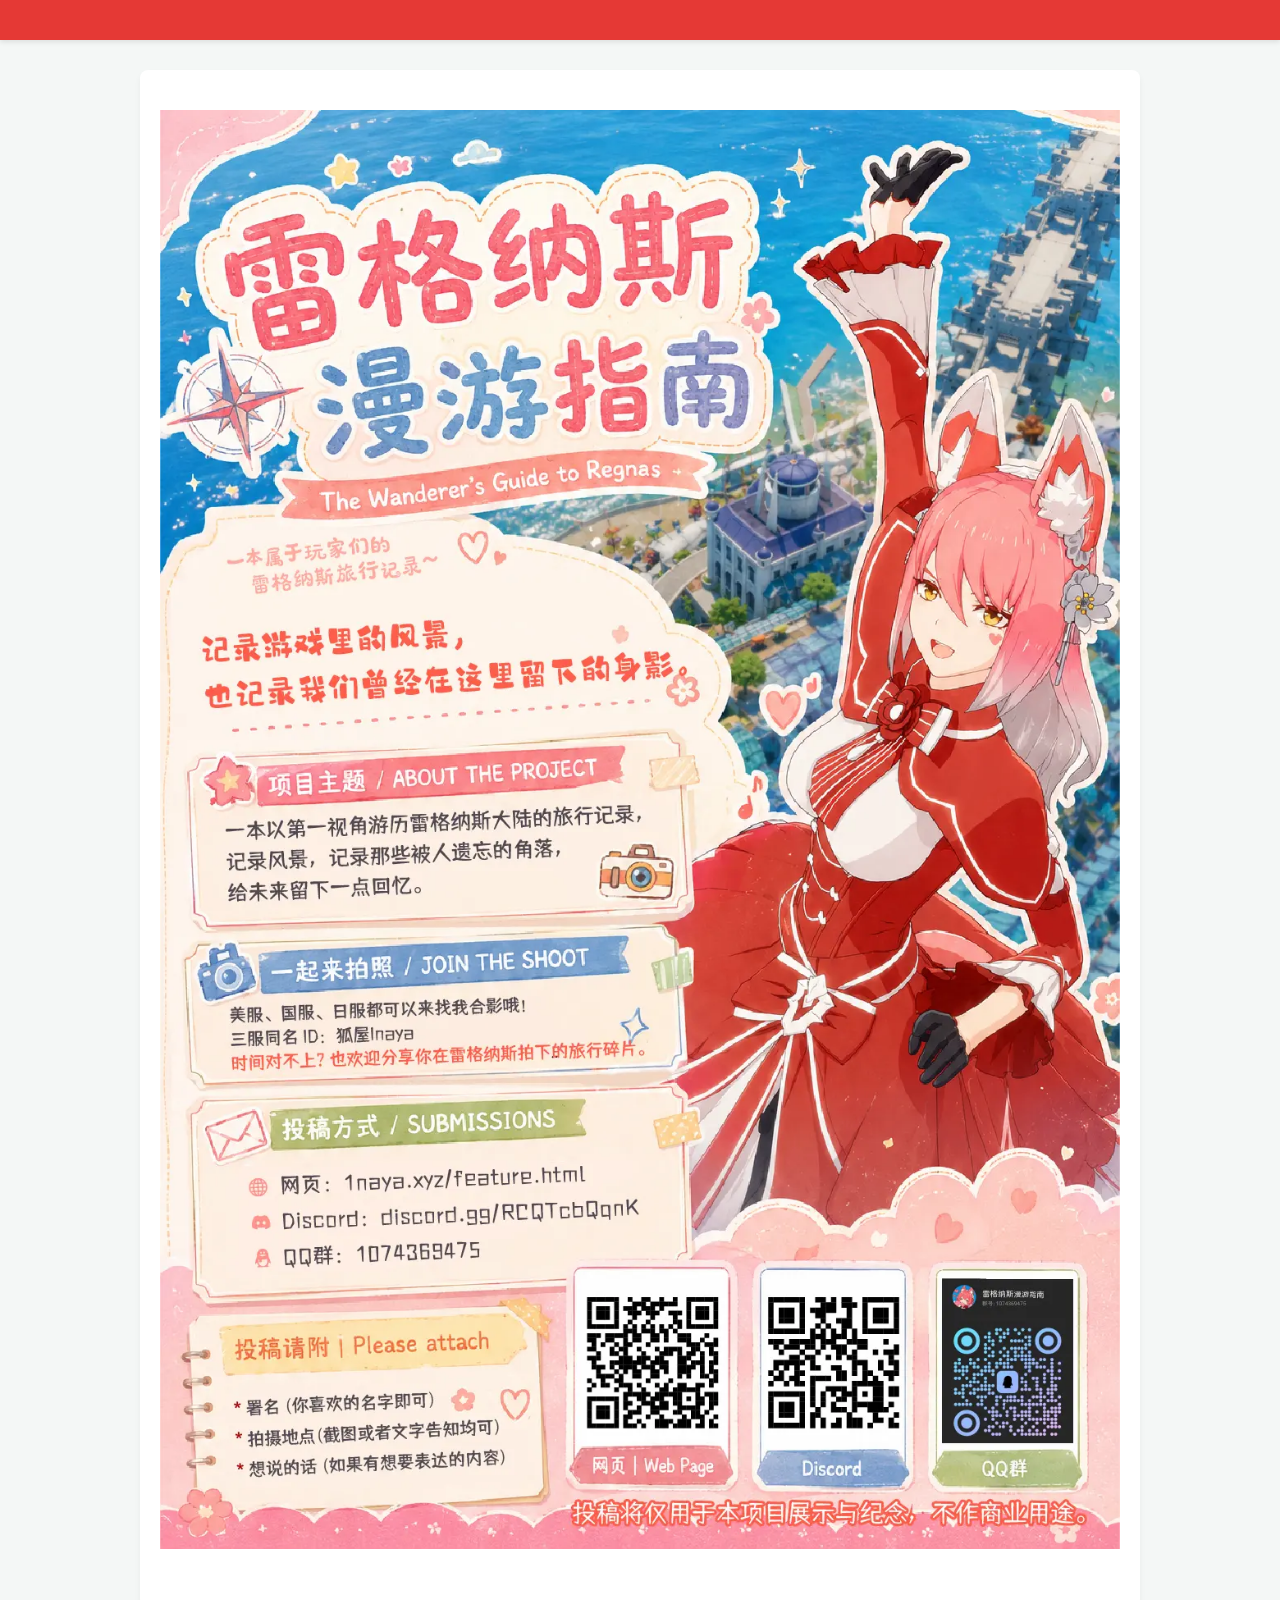
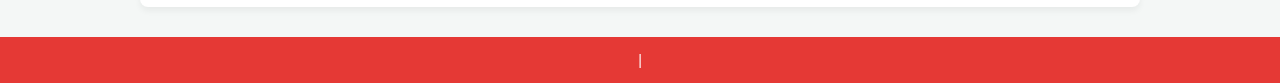
==== index.html @ 0e14ce84 "Add files via upload" ====
<!DOCTYPE html>
<html lang="zh-CN">
<head>
    <meta charset="UTF-8">
    <meta name="viewport" content="width=device-width, initial-scale=1.0">
    <title>临时页面</title>
    <style>
        /* CSS Reset - 清除默认边距 */
        * {
            margin: 0;
            padding: 0;
            box-sizing: border-box;
        }

        /* 页面整体布局：使用 Flex 保证页脚能沉底 */
        body {
            font-family: -apple-system, BlinkMacSystemFont, "Segoe UI", Roboto, "Helvetica Neue", Arial, sans-serif;
            background-color: #f4f7f6;
            color: #333;
            display: flex;
            flex-direction: column;
            min-height: 100vh; /* 最小高度占满整个视口 */
        }

        /* 头部样式 */
        header {
            background-color: #e53935;
            color: #ffffff;
            padding: 20px 0;
            text-align: center;
            box-shadow: 0 2px 5px rgba(0,0,0,0.1);
        }

        /* 主要内容区域样式 */
        main {
            flex: 1; /* 自动拉伸填充剩余空间 */
            max-width: 1000px;
            margin: 30px auto;
            padding: 20px;
            background-color: #ffffff;
            border-radius: 8px;
            box-shadow: 0 4px 6px rgba(0,0,0,0.05);
            width: 90%;
        }

        /* 页脚样式 */
        footer {
            background-color: #e53935;
            color: #ffffff;
            text-align: center;
            padding: 15px 0;
            font-size: 0.9em;
        }
    </style>
</head>
<body>

    <header>
        <h1></h1>
    </header>

    <main>
        <h2></h2>
        <p></p>
        <img src="poster.webp" alt="测试图片 " style="max-width: 100%; height: auto; display: block; margin: 20px auto;">

        <br>
        <p></p>
    </main>

    <footer>
        <p> | </p>
    </footer>

</body>
</html>
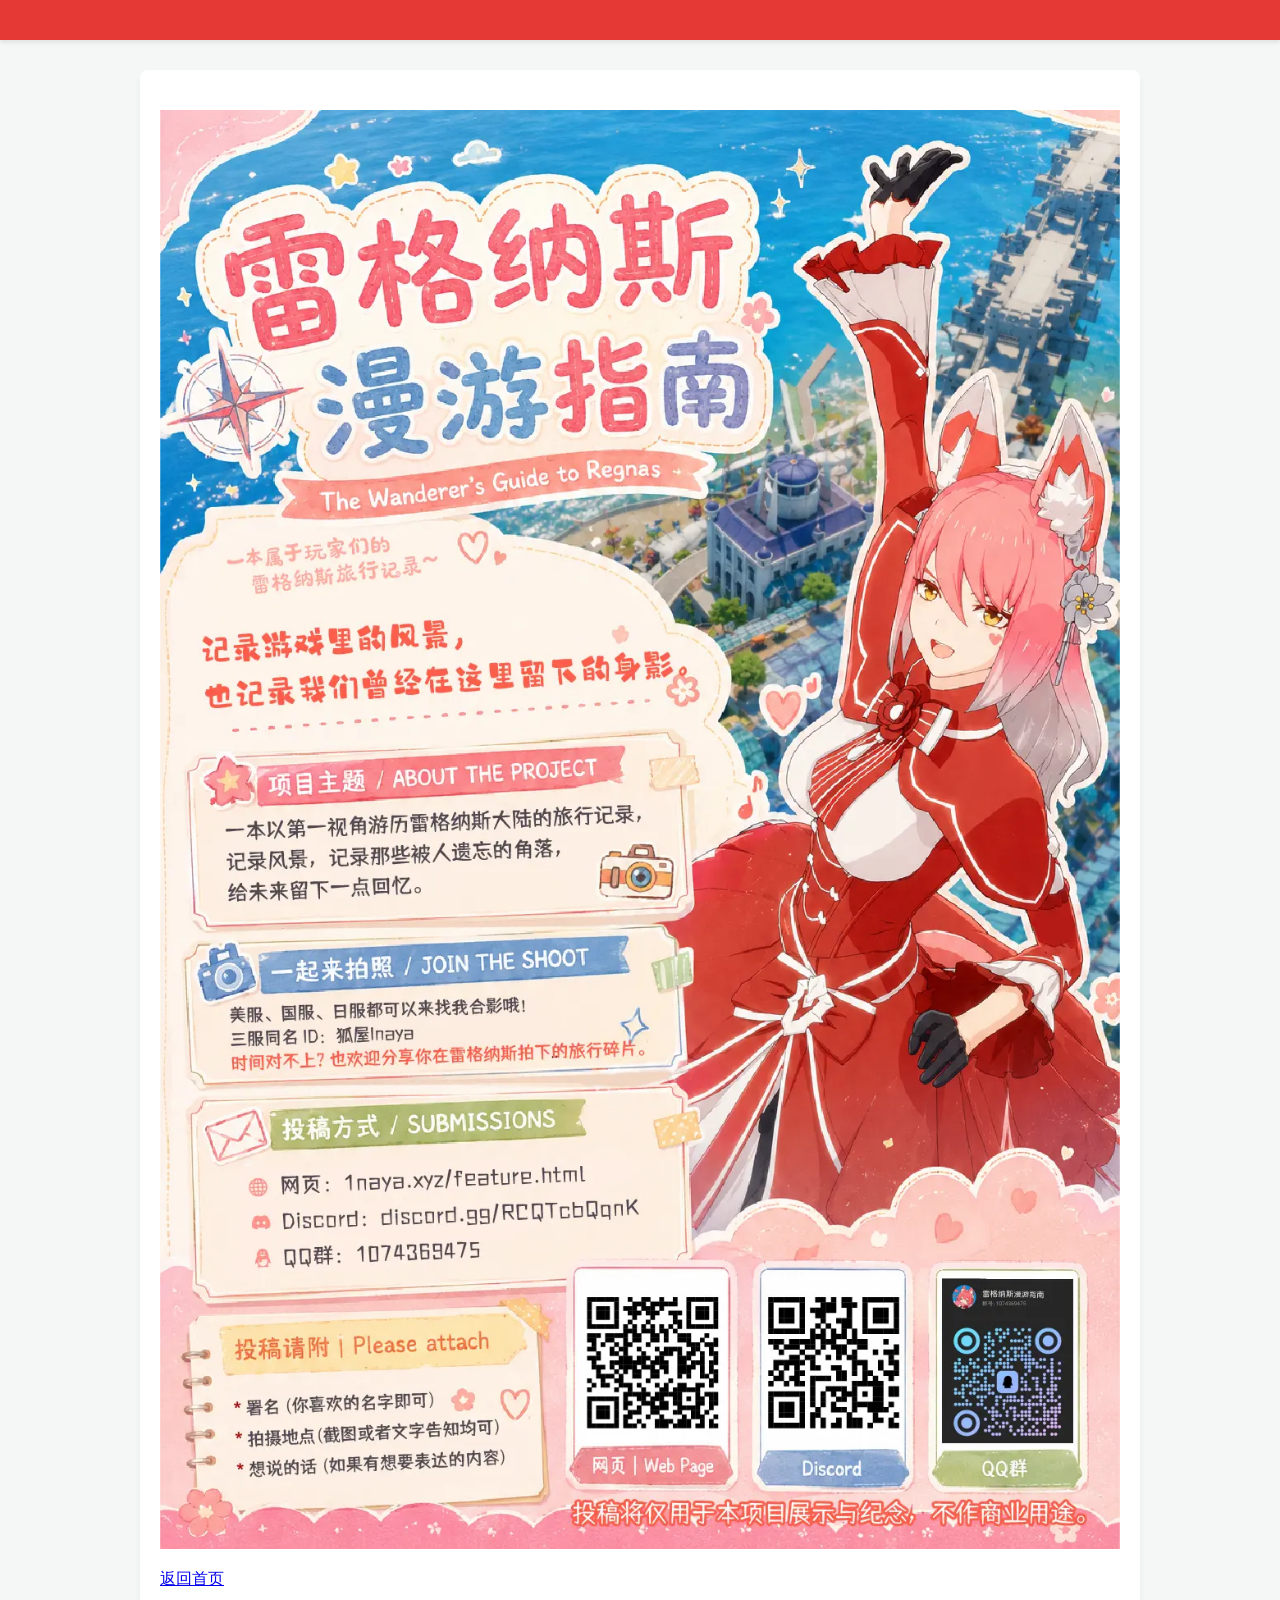
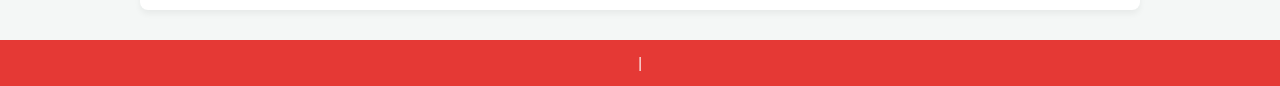
==== commit cbcd57a1: "Update index.html" ====
--- a/index.html
+++ b/index.html
@@ -63,6 +63,7 @@
         <h2></h2>
         <p></p>
         <img src="poster.webp" alt="测试图片 " style="max-width: 100%; height: auto; display: block; margin: 20px auto;">
+        <a href="/index.html">返回首页</a>
 
         <br>
         <p></p>
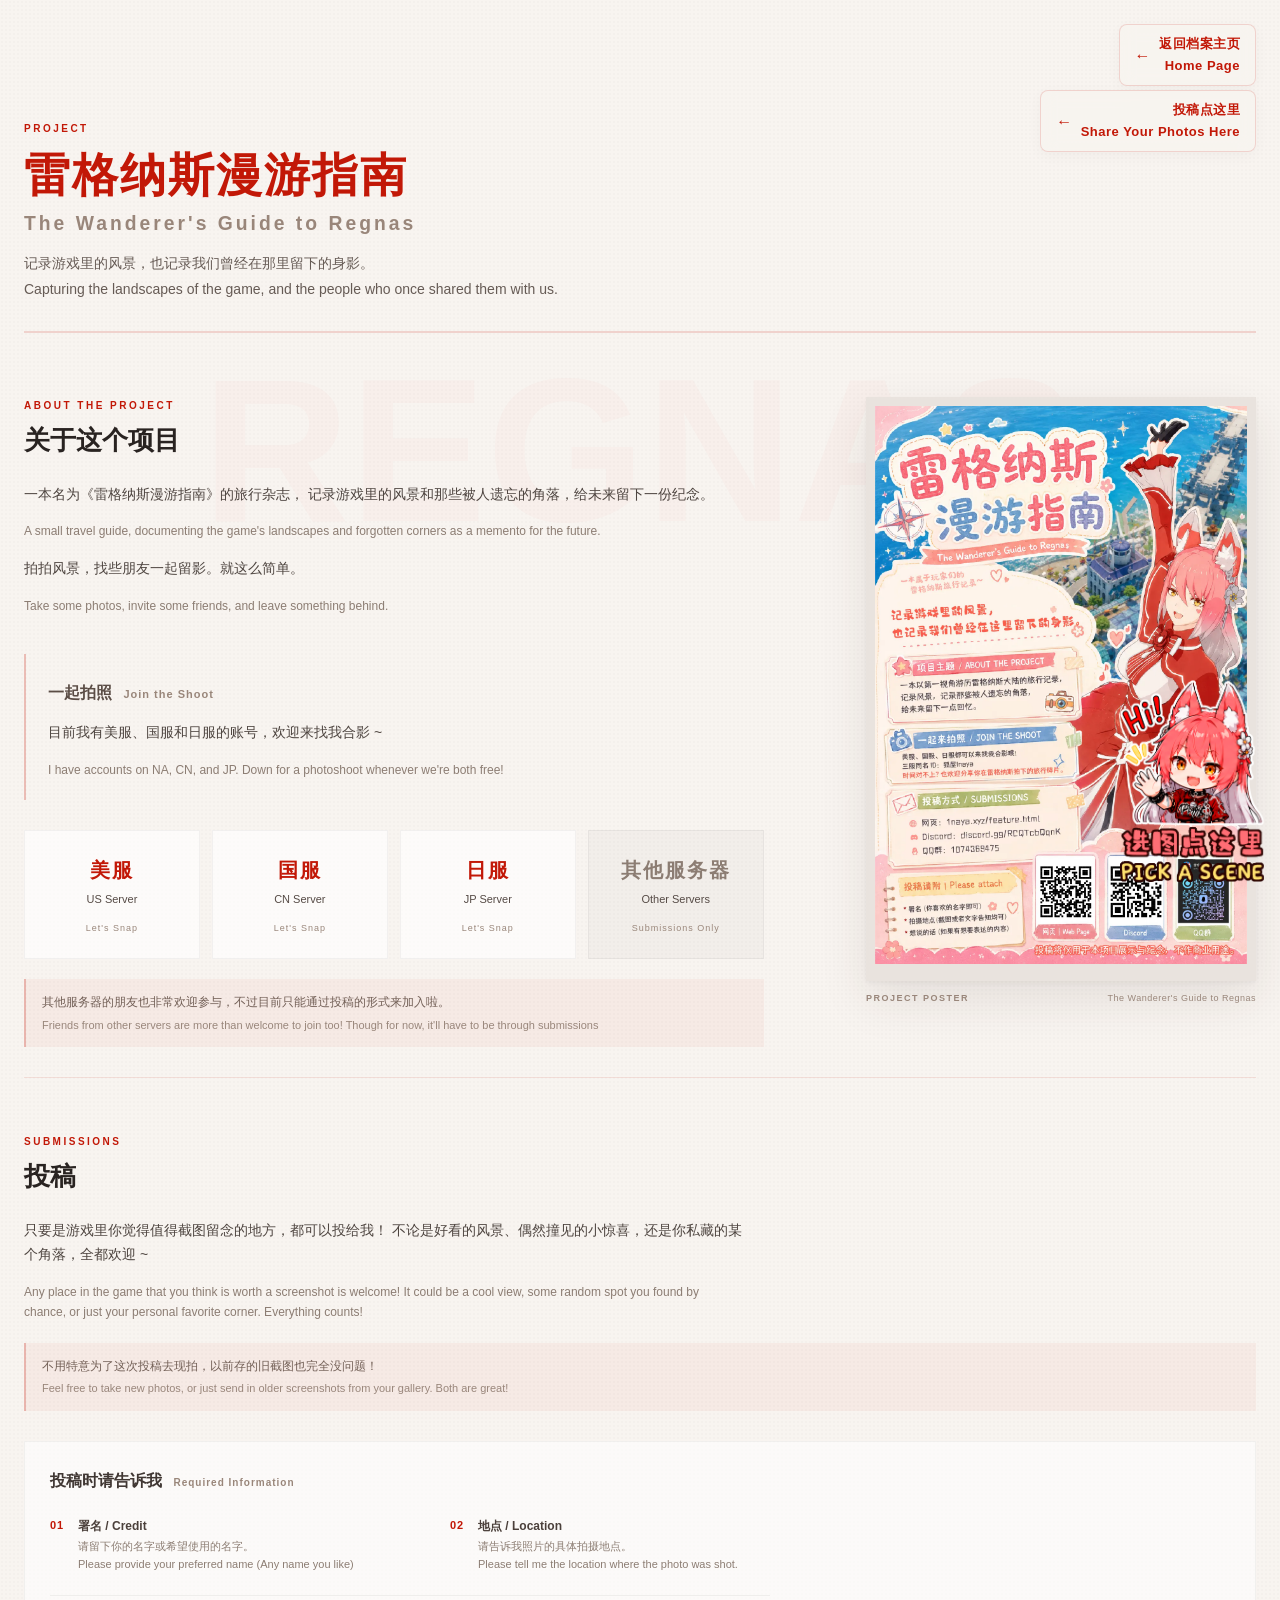
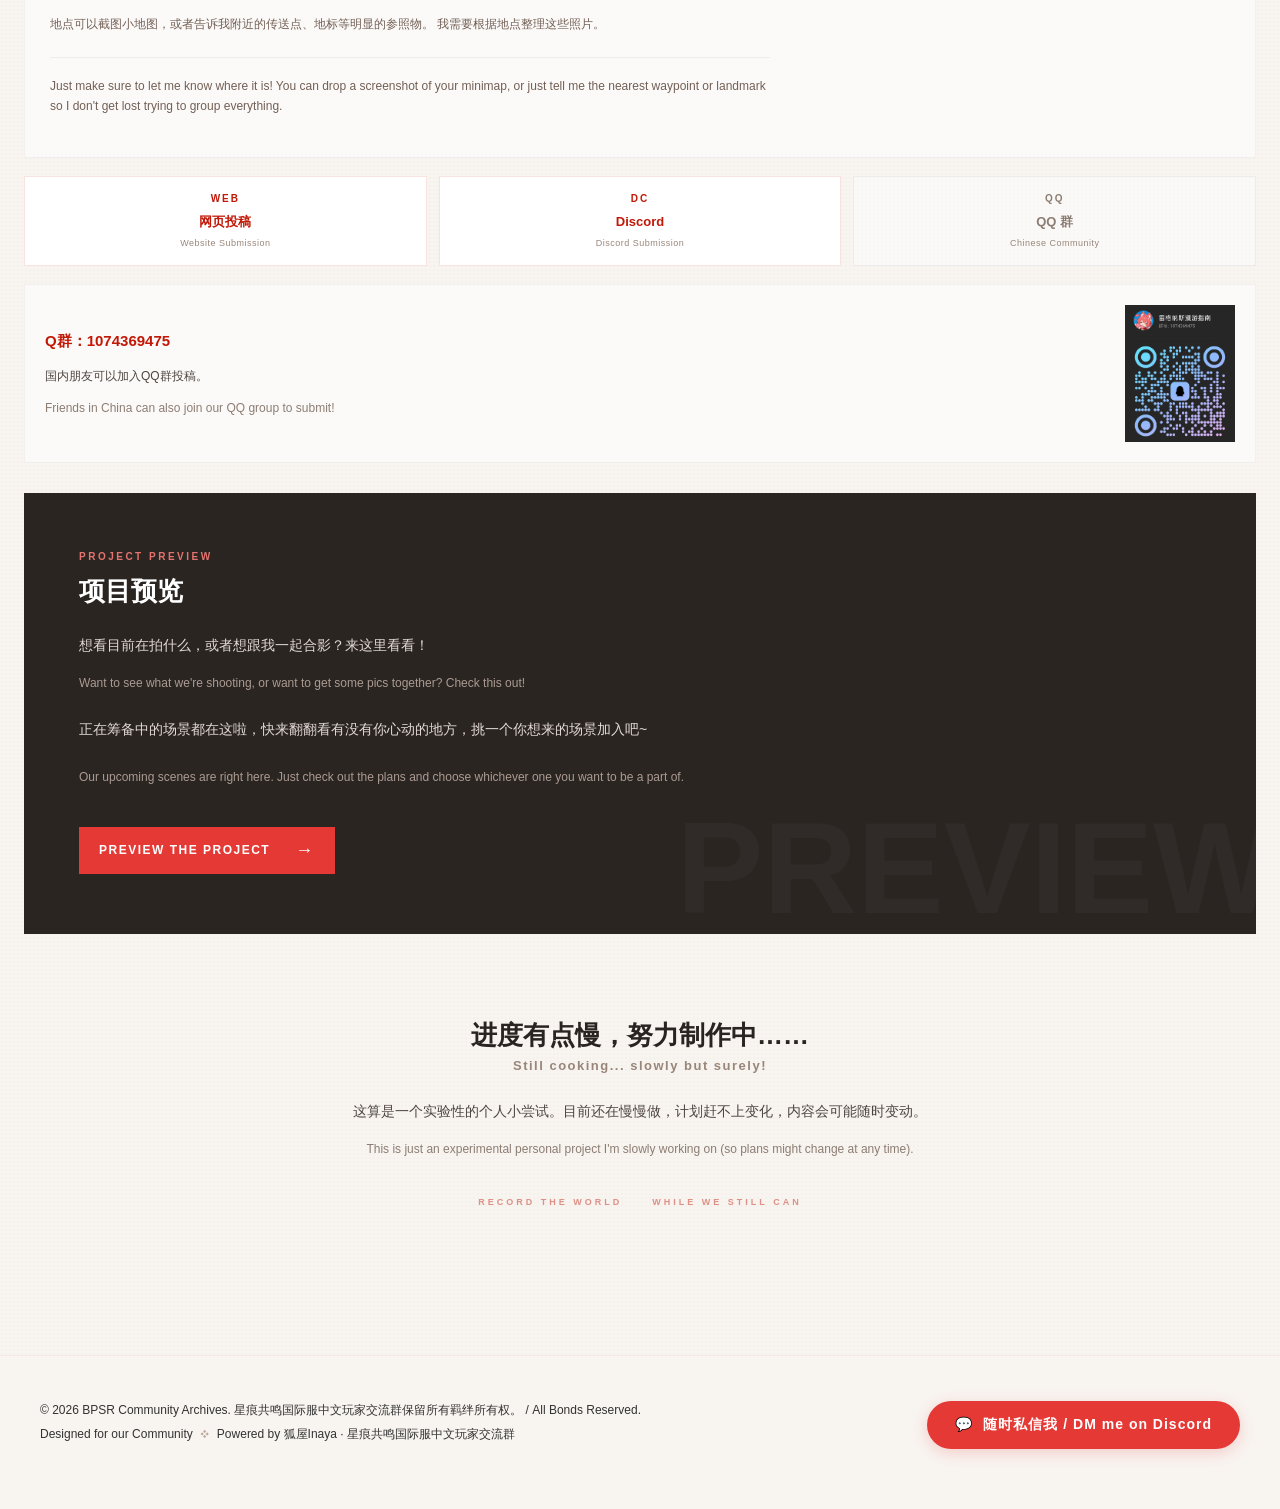
==== commit 22c084f4: "first run" ====
--- a/index.html
+++ b/index.html
@@ -2,76 +2,607 @@
 <html lang="zh-CN">
 <head>
     <meta charset="UTF-8">
-    <meta name="viewport" content="width=device-width, initial-scale=1.0">
-    <title>临时页面</title>
-    <style>
-        /* CSS Reset - 清除默认边距 */
-        * {
-            margin: 0;
-            padding: 0;
-            box-sizing: border-box;
-        }
-
-        /* 页面整体布局：使用 Flex 保证页脚能沉底 */
-        body {
-            font-family: -apple-system, BlinkMacSystemFont, "Segoe UI", Roboto, "Helvetica Neue", Arial, sans-serif;
-            background-color: #f4f7f6;
-            color: #333;
-            display: flex;
-            flex-direction: column;
-            min-height: 100vh; /* 最小高度占满整个视口 */
-        }
-
-        /* 头部样式 */
-        header {
-            background-color: #e53935;
-            color: #ffffff;
-            padding: 20px 0;
-            text-align: center;
-            box-shadow: 0 2px 5px rgba(0,0,0,0.1);
-        }
-
-        /* 主要内容区域样式 */
-        main {
-            flex: 1; /* 自动拉伸填充剩余空间 */
-            max-width: 1000px;
-            margin: 30px auto;
-            padding: 20px;
-            background-color: #ffffff;
-            border-radius: 8px;
-            box-shadow: 0 4px 6px rgba(0,0,0,0.05);
-            width: 90%;
-        }
-
-        /* 页脚样式 */
-        footer {
-            background-color: #e53935;
-            color: #ffffff;
-            text-align: center;
-            padding: 15px 0;
-            font-size: 0.9em;
-        }
-    </style>
+    <meta name="viewport" content="width=device-width, initial-scale=1.0, maximum-scale=1.0, user-scalable=no">
+
+    <title>雷格纳斯漫游指南 / Regnas Travel Guide</title>
+
+    <link rel="stylesheet" href="index.css">
+
 </head>
+
 <body>
-
-    <header>
-        <h1></h1>
-    </header>
-
-    <main>
-        <h2></h2>
-        <p></p>
-        <img src="poster.webp" alt="测试图片 " style="max-width: 100%; height: auto; display: block; margin: 20px auto;">
-        <a href="/index.html">返回首页</a>
-
-        <br>
-        <p></p>
+    <!-- 返回主页     -->
+    <a href="/index.html"
+       class="back-home-btn"
+       title="返回档案主页 / Home Page">
+
+        <span class="back-icon">←</span>
+
+        <span class="back-text">
+            返回档案主页<br>
+            Home Page
+        </span>
+
+    </a>
+
+
+
+    <!-- 投稿     -->
+    <a href="/index.html#message-board"
+       class="back-home-btn submit-btn"
+       title="投稿点这里 / Share Your Photos Here">
+
+        <span class="back-icon">←</span>
+
+        <span class="back-text">
+            投稿点这里<br>
+            Share Your Photos Here
+        </span>
+
+    </a>
+
+
+
+    <main class="travel-page-container">
+
+
+        <!-- ==========================================================
+             页面标题
+             ========================================================== -->
+
+        <header class="travel-header">
+
+            <div class="section-label">
+                PROJECT 
+            </div>
+
+            <h1>
+                雷格纳斯漫游指南
+                <span>The Wanderer's Guide to Regnas</span>
+            </h1>
+
+            <p class="header-lead">
+                记录游戏里的风景，也记录我们曾经在那里留下的身影。
+                <br>
+                Capturing the landscapes of the game, and the people who once shared them with us.
+            </p>
+
+        </header>
+
+
+
+        <!-- ==========================================================
+             关于项目 + A4 海报
+             ========================================================== -->
+
+        <section class="project-intro">
+
+
+            <!-- 左侧文字 -->
+
+            <div class="intro-text">
+
+                <div class="section-label">
+                    ABOUT THE PROJECT
+                </div>
+
+                <h2>
+                    关于这个项目
+            <!--                    <span>About the Project</span> -->
+                </h2>
+
+
+                <p>
+                    一本名为《雷格纳斯漫游指南》的旅行杂志，
+                    记录游戏里的风景和那些被人遗忘的角落，给未来留下一份纪念。
+                </p>
+
+                <p class="en-text">
+                    A small travel guide,
+                    documenting the game's landscapes and forgotten corners as a memento for the future.
+                </p>
+
+
+                <p>
+                    拍拍风景，找些朋友一起留影。就这么简单。
+                </p>
+
+                <p class="en-text">
+                    Take some photos, invite some friends, and leave something behind.
+                </p>
+
+
+                <div class="story-note">
+
+                    <h3>
+                       一起拍照
+                        <span>Join the Shoot</span>
+                    </h3>
+
+                    <p>
+                        目前我有美服、国服和日服的账号，欢迎来找我合影 ~
+                    </p>
+
+                    <p class="en-text">
+                        I have accounts on NA, CN, and JP. Down for a photoshoot whenever we're both free!
+                    </p>
+
+                </div>
+
+
+            <div class="server-list">
+                <div class="server-item">
+                    <strong>
+                        美服
+                    </strong>
+                    <span>
+                        US Server
+                    </span>
+                    <em>
+                        Let's Snap
+                    </em>
+                </div>
+
+
+                <div class="server-item">
+                    <strong>
+                        国服
+                    </strong>
+                    <span>
+                        CN Server
+                    </span>
+                    <em>
+                        Let's Snap
+                    </em>
+                </div>
+
+
+                <div class="server-item">
+                    <strong>
+                        日服
+                    </strong>
+                    <span>
+                        JP Server
+                    </span>
+                    <em>
+                        Let's Snap
+                    </em>
+                </div>
+
+
+                <div class="server-item other">
+                    <strong>
+                        其他服务器
+                    </strong>
+                    <span>
+                        Other Servers
+                    </span>
+                    <em>
+                        Submissions Only
+                    </em>
+                </div>
+
+
+            </div>
+
+            <div class="small-note">
+
+                其他服务器的朋友也非常欢迎参与，不过目前只能通过投稿的形式来加入啦。
+
+                <span>
+                    Friends from other servers are more than welcome to join too! Though for now, it'll have to be through submissions
+                </span>
+
+            </div>
+
+
+
+
+            </div>
+
+
+            <!-- 右侧 A4 海报 -->
+
+            <div class="poster-column">
+
+                <div class="poster-frame">
+                    <a href="subpic_char/poster.webp" style="text-decoration: none; color: inherit; display: inline-block;" target="_blank">
+                        <img src="subpic_char/poster.webp" alt="The Wanderer's Guide to Regnas" class="poster-image"">
+                    </a>
+
+
+                </div>
+
+                <div class="poster-caption">
+
+                    <span>PROJECT POSTER</span>
+
+                    <span>
+                        The Wanderer's Guide to Regnas
+                    </span>
+
+                </div>
+
+            </div>
+
+        </section>
+
+
+
+
+
+
+ 
+        <!-- ==========================================================
+             投稿
+             ========================================================== -->
+
+        <section class="travel-section submission-section">
+
+            <div class="section-label">
+                SUBMISSIONS
+            </div>
+
+            <h2>
+                投稿
+<!--<span>Submissions</span>-->
+            </h2>
+
+            <p>
+                只要是游戏里你觉得值得截图留念的地方，都可以投给我！
+                不论是好看的风景、偶然撞见的小惊喜，还是你私藏的某个角落，全都欢迎 ~
+            </p>
+
+            <p class="en-text">
+                Any place in the game that you think is worth a screenshot is welcome! It could be a cool view, some random spot you found by chance, or just your personal favorite corner. Everything counts!
+            </p>
+
+            <div class="small-note">
+
+                不用特意为了这次投稿去现拍，以前存的旧截图也完全没问题！
+
+                <span>
+               Feel free to take new photos, or just send in older screenshots from your gallery. Both are great!
+                </span>
+
+            </div>
+
+
+            <div class="submission-requirement">
+
+                <h3>
+                    投稿时请告诉我
+                    <span>Required Information</span>
+                </h3>
+
+
+                <div class="requirement-row">
+
+
+                    <div>
+
+                        <strong>
+                            01
+                        </strong>
+
+                        <b>
+                            署名 / Credit
+                        </b>
+
+                        <span>
+                            请留下你的名字或希望使用的名字。
+                            <br>Please provide your preferred name (Any name you like)
+                        </span>
+
+                    </div>
+
+
+                    <div>
+
+                        <strong>
+                            02
+                        </strong>
+
+                        <b>
+                            地点 / Location
+                        </b>
+
+                        <span>
+                            请告诉我照片的具体拍摄地点。
+                            <br>Please tell me the location where the photo was shot.
+                        </span>
+
+                    </div>
+
+
+<!--                    <div>
+
+                        <strong>
+                            03
+                        </strong>
+
+                        <b>
+                            附言 / Message
+                        </b>
+
+                        <span>
+                            可以写一段话，也可以什么都不写。
+                            <br>You can add a caption, or leave it blank.
+                        </span>
+
+                    </div>
+-->
+
+
+
+                </div>
+
+
+                <p class="location-hint">
+
+                    地点可以截图小地图，或者告诉我附近的传送点、地标等明显的参照物。
+                    我需要根据地点整理这些照片。
+
+                </p>
+
+                <p class="location-hint en-text">
+
+                    Just make sure to let me know where it is! You can drop a screenshot of your minimap, or just tell me the nearest waypoint or landmark so I don't get lost trying to group everything.
+                </p>
+
+            </div>
+
+
+
+            <!-- 投稿入口 -->
+
+            <div class="submission-links">
+
+
+                <a href="/index.html#message-board"
+                   class="submission-link">
+
+                    <span>
+                        WEB
+                    </span>
+
+                    网页投稿
+
+                    <small>
+                        Website Submission
+                    </small>
+
+                </a>
+
+
+                <a href="https://discord.gg/RCQTcbQqnK"
+                   target="_blank"
+                   rel="noopener noreferrer"
+                   class="submission-link">
+
+                    <span>
+                        DC
+                    </span>
+
+                    Discord
+
+                    <small>
+                        Discord Submission
+                    </small>
+
+                </a>
+
+
+                <div class="submission-link no-link">
+
+                    <span>
+                        QQ
+                    </span>
+
+                    QQ 群
+
+                    <small>
+                        Chinese Community
+                    </small>
+
+                </div>
+
+
+            </div>
+
+
+            <!-- QQ 二维码 -->
+
+            <div class="qq-card">
+
+
+                <div class="qq-info">
+
+                    <strong>
+                        Q群：1074369475
+                    </strong>
+
+<!--                    <span>
+                        Chinese Community
+                    </span>-->
+
+                    <p>
+                        国内朋友可以加入QQ群投稿。
+                    </p>
+
+                    <p class="en-text">
+                        Friends in China can also join our QQ group to submit!
+                    </p>
+
+                </div>
+
+
+                <img
+                    src="subpic_char/QQqrcode.webp"
+                    alt="QR Code"
+                    class="qq-qr"
+                >
+
+            </div>
+
+        </section>
+
+
+
+
+        <!-- ==========================================================
+             Preview / 选择场地
+             ========================================================== -->
+
+        <section class="preview-section">
+
+            <div class="preview-content">
+
+                <div class="section-label">
+                    PROJECT PREVIEW
+                </div>
+
+                <h2>
+                    项目预览
+<!--                    <span>Project Preview</span> -->
+                </h2>
+
+
+                <p>
+                    想看目前在拍什么，或者想跟我一起合影？来这里看看！
+                </p>
+
+                <p class="en-text">
+                    Want to see what we're shooting, or want to get some pics together? Check this out!
+                </p>
+
+
+                <p class="preview-detail">
+                    正在筹备中的场景都在这啦，快来翻翻看有没有你心动的地方，挑一个你想来的场景加入吧~
+                </p>
+
+                <p class="preview-detail en-text">
+                    Our upcoming scenes are right here. Just check out the plans and choose whichever one you want to be a part of.
+                </p>
+
+
+                <!-- 昨天的场景选择页面 -->
+
+                <a href="subpic.html"
+                   class="preview-btn">
+
+                    <span>
+                        PREVIEW THE PROJECT
+                    </span>
+
+                    <b>
+                        →
+                    </b>
+
+                </a>
+
+            </div>
+
+        </section>
+
+
+
+        <!-- ==========================================================
+             WIP
+             ========================================================== -->
+
+        <section class="wip-section">
+<!--
+            <div class="section-label">
+                WIP
+            </div>
+-->
+            <h2>
+                进度有点慢，努力制作中……
+                <span>Still cooking... slowly but surely!</span>
+            </h2>
+
+
+            <p>
+                这算是一个实验性的个人小尝试。目前还在慢慢做，计划赶不上变化，内容会可能随时变动。
+            </p>
+
+            <p class="en-text">
+                This is just an experimental personal project I'm slowly working on (so plans might change at any time).
+            </p>
+
+
+            <div class="wip-line">
+
+                <span>
+                    RECORD THE WORLD
+                </span>
+
+                <span>
+                    WHILE WE STILL CAN
+                </span>
+
+            </div>
+
+        </section>
+
+
     </main>
 
-    <footer>
-        <p> | </p>
+
+
+    <!-- ==========================================================
+         Footer
+         ========================================================== -->
+
+    <footer class="main-footer">
+
+        <div class="footer-container">
+
+
+            <div class="footer-text">
+
+                <p>
+                    © 2026 BPSR Community Archives.
+                    星痕共鸣国际服中文玩家交流群保留所有羁绊所有权。
+                    / All Bonds Reserved.
+                </p>
+
+                <p>
+                    Designed for our Community
+                    <a href="/Fox_home.html"
+                       class="hidden-egg-link">
+                        ❖
+                    </a>
+                    Powered by 狐屋Inaya · 星痕共鸣国际服中文玩家交流群
+                </p>
+
+            </div>
+
+
+            <div class="social-links">
+
+                <a href="https://discord.com/users/325077792998031361"
+                   target="_blank"
+                   rel="noopener noreferrer"
+                   class="dc-btn">
+
+                    <span class="dc-icon">
+                        💬
+                    </span>
+
+                    <span>
+                        随时私信我 / DM me on Discord
+                    </span>
+
+                </a>
+
+            </div>
+
+
+        </div>
+
     </footer>
-
+    <script src="index.js"></script>
 </body>
-</html>
+</html>
--- a/index.css
+++ b/index.css
@@ -0,0 +1,1588 @@
+/* ==========================================================================
+   REGNAS TRAVEL GUIDE
+   Project Introduction Page
+   ========================================================================== */
+
+
+/* ==========================================================================
+   1. 基础重置 & 全局背景
+   ========================================================================== */
+
+* {
+    margin: 0;
+    padding: 0;
+    box-sizing: border-box;
+}
+
+html {
+    scroll-behavior: smooth;
+}
+
+body {
+    background-color: #f8f4f0;
+
+    font-family:
+        'Arial',
+        -apple-system,
+        BlinkMacSystemFont,
+        "Segoe UI",
+        Roboto,
+        sans-serif;
+
+    color: #333333;
+
+    line-height: 1.7;
+
+    overflow-x: hidden;
+
+    position: relative;
+
+    background-image:
+        radial-gradient(
+            rgba(0, 0, 0, .015) 1px,
+            transparent 1px
+        );
+
+    background-size: 4px 4px;
+}
+
+
+/* 背景巨大文字 */
+
+body::before {
+    content: "REGNAS";
+
+    position: fixed;
+
+    top: 50%;
+    left: 50%;
+
+    transform: translate(-50%, -50%);
+
+    font-size: 16vw;
+    font-weight: 900;
+
+    color: #e53935;
+
+    opacity: .022;
+
+    pointer-events: none;
+    user-select: none;
+
+    z-index: 0;
+}
+
+
+/* ==========================================================================
+   2. 顶部按钮
+   ========================================================================== */
+
+.back-home-btn {
+    position: fixed;
+
+    top: 24px;
+    right: 24px;
+
+    z-index: 999;
+
+    display: inline-flex;
+
+    align-items: center;
+
+    gap: 8px;
+
+    background: rgba(248, 244, 240, .88);
+
+    backdrop-filter: blur(8px);
+    -webkit-backdrop-filter: blur(8px);
+
+    border: 1px solid rgba(194, 24, 7, .15);
+
+    padding: 8px 15px;
+
+    border-radius: 8px;
+
+    text-decoration: none;
+
+    color: #c21807;
+
+    font-size: 13px;
+    font-weight: 700;
+
+    letter-spacing: .5px;
+
+    box-shadow:
+        0 4px 15px rgba(0, 0, 0, .03);
+
+    transition:
+        background-color .3s ease,
+        color .3s ease,
+        border-color .3s ease,
+        transform .3s ease,
+        box-shadow .3s ease;
+
+    text-align: right;
+}
+
+.back-home-btn:hover {
+    background: #e53935;
+
+    color: #ffffff;
+
+    border-color: #e53935;
+
+    transform: translateX(-4px);
+
+    box-shadow:
+        0 6px 20px rgba(229, 57, 53, .15);
+}
+
+.back-icon {
+    font-size: 16px;
+}
+
+.submit-btn {
+    top: 90px;
+}
+
+
+
+/* ==========================================================================
+   3. 页面主体
+   ========================================================================== */
+
+.travel-page-container {
+    width: min(1280px, calc(100% - 48px));
+
+    margin: 0 auto;
+
+    padding: 120px 0 80px;
+
+    position: relative;
+
+    z-index: 1;
+}
+
+
+/* ==========================================================================
+   4. 页面标题
+   ========================================================================== */
+
+.travel-header {
+    border-bottom:
+        2px solid rgba(194, 24, 7, .15);
+
+    padding-bottom: 28px;
+
+    margin-bottom: 64px;
+}
+
+.section-label {
+    color: #c21807;
+
+    font-size: 10px;
+
+    font-weight: 800;
+
+    letter-spacing: 2.5px;
+
+    margin-bottom: 10px;
+}
+
+.travel-header h1 {
+    color: #c21807;
+
+    font-size: clamp(30px, 4vw, 46px);
+
+    line-height: 1.25;
+
+    letter-spacing: 2px;
+
+    margin-bottom: 14px;
+}
+
+.travel-header h1 span {
+    display: block;
+
+    color: #99867a;
+
+    font-size: .42em;
+
+    letter-spacing: 3px;
+
+    margin-top: 7px;
+}
+
+.header-lead {
+    max-width: 800px;
+
+    color: #665b55;
+
+    font-size: 14px;
+
+    line-height: 1.9;
+}
+
+
+/* ==========================================================================
+   5. 项目介绍 + A4 海报
+   ========================================================================== */
+
+.project-intro {
+    display: grid;
+
+    grid-template-columns:
+        minmax(0, 1fr)
+        minmax(300px, 390px);
+
+    gap: clamp(50px, 8vw, 110px);
+
+    align-items: start;
+
+    margin-bottom: 30px;
+}
+
+
+/* 标题 */
+
+.intro-text h2,
+.travel-section h2,
+.preview-section h2,
+.wip-section h2 {
+    color: #292321;
+
+    font-size: 26px;
+
+    line-height: 1.3;
+
+    margin-bottom: 25px;
+}
+
+.intro-text h2 span,
+.travel-section h2 span,
+.preview-section h2 span,
+.wip-section h2 span {
+    display: block;
+
+    color: #99867a;
+
+    font-size: 13px;
+
+    font-weight: 700;
+
+    letter-spacing: 1.5px;
+
+    margin-top: 5px;
+}
+
+
+/* 正文 */
+
+.intro-text p,
+.travel-section p,
+.preview-section p,
+.wip-section p {
+    max-width: 720px;
+
+    color: #4e4540;
+
+    font-size: 14px;
+
+    margin-bottom: 15px;
+}
+
+.en-text {
+    color: #8c7d73 !important;
+
+    font-size: 12px !important;
+
+    line-height: 1.7 !important;
+}
+
+
+/* 小故事 */
+
+.story-note {
+    margin-top: 38px;
+
+    padding:
+        25px
+        0
+        5px
+        22px;
+
+    border-left:
+        2px solid rgba(194, 24, 7, .25);
+}
+
+.story-note h3 {
+    color: #5b4d46;
+
+    font-size: 16px;
+
+    margin-bottom: 15px;
+}
+
+.story-note h3 span {
+    color: #99867a;
+
+    font-size: 11px;
+
+    letter-spacing: 1px;
+
+    margin-left: 7px;
+}
+
+
+/* ==========================================================================
+   6. A4 海报
+   ========================================================================== */
+
+.poster-column {
+    width: 100%;
+
+    position: sticky;
+
+    top: 40px;
+}
+
+.poster-frame {
+    width: 100%;
+
+    aspect-ratio: 210 / 297;
+
+    background: #e9e3de;
+
+    padding: 9px;
+
+    box-shadow:
+        0 18px 45px rgba(60, 42, 32, .10),
+        0 2px 6px rgba(60, 42, 32, .05);
+}
+
+.poster-image {
+    display: block;
+
+    width: 100%;
+    height: 100%;
+
+    object-fit: cover;
+}
+
+.poster-caption {
+    display: flex;
+
+    justify-content: space-between;
+
+    gap: 15px;
+
+    padding-top: 10px;
+
+    color: #99867a;
+
+    font-size: 9px;
+
+    font-weight: 700;
+
+    letter-spacing: 1.5px;
+}
+
+.poster-caption span:last-child {
+    font-weight: 400;
+
+    letter-spacing: .5px;
+
+    text-align: right;
+}
+
+
+/* ==========================================================================
+   7. 普通 Section
+   ========================================================================== */
+
+.travel-section {
+    border-top:
+        1px solid rgba(194, 24, 7, .10);
+
+    padding-top: 55px;
+
+    margin-bottom: 30px;/*原来是85px*/
+}
+
+
+/* ==========================================================================
+   8. 参与方式
+   ========================================================================== */
+
+.participation-grid {
+    display: grid;
+
+    grid-template-columns:
+        repeat(3, 1fr);
+
+    gap: 18px;
+
+    margin-top: 35px;
+}
+
+.participation-card {
+    position: relative;
+
+    min-height: 230px;
+
+    background:
+        rgba(255, 255, 255, .58);
+
+    border:
+        1px solid rgba(0, 0, 0, .045);
+
+    padding: 25px;
+
+    transition:
+        transform .3s ease,
+        box-shadow .3s ease;
+}
+
+.participation-card:hover {
+    transform: translateY(-4px);
+
+    box-shadow:
+        0 12px 25px rgba(60, 42, 32, .07);
+}
+
+.card-number {
+    color: rgba(194, 24, 7, .28);
+
+    font-size: 12px;
+
+    font-weight: 800;
+
+    letter-spacing: 2px;
+
+    margin-bottom: 15px;
+}
+
+.participation-card h3 {
+    color: #302a27;
+
+    font-size: 17px;
+
+    margin-bottom: 2px;
+}
+
+.participation-card > span {
+    color: #99867a;
+
+    font-size: 10px;
+
+    font-weight: 700;
+
+    letter-spacing: 1px;
+}
+
+.participation-card p {
+    margin-top: 18px;
+
+    font-size: 12px !important;
+}
+
+.participation-card .en-text {
+    margin-top: 0;
+}
+
+
+/* 小提示 */
+
+.small-note {
+    margin-top: 20px;
+
+    padding: 13px 16px;
+
+    background:
+        rgba(194, 24, 7, .045);
+
+    color: #725f55;
+
+    font-size: 12px;
+
+    border-left:
+        2px solid rgba(194, 24, 7, .25);
+}
+
+.small-note span {
+    display: block;
+
+    color: #99867a;
+
+    font-size: 11px;
+
+    margin-top: 3px;
+}
+
+
+/* ==========================================================================
+   9. 服务器
+   ========================================================================== */
+
+.server-list {
+    display: grid;
+
+    grid-template-columns:
+        repeat(4, 1fr);
+
+    gap: 12px;
+
+    margin-top: 30px;
+}
+
+.server-item {
+    background:
+        rgba(255, 255, 255, .65);
+
+    border:
+        1px solid rgba(0, 0, 0, .045);
+
+    padding: 22px 18px;
+
+    text-align: center;
+}
+
+.server-item strong {
+    display: block;
+
+    color: #c21807;
+
+    font-size: 20px;
+
+    letter-spacing: 2px;
+}
+
+.server-item span {
+    display: block;
+
+    color: #554a45;
+
+    font-size: 11px;
+
+    margin-top: 3px;
+}
+
+.server-item em {
+    display: block;
+
+    color: #99867a;
+
+    font-size: 9px;
+
+    font-style: normal;
+
+    letter-spacing: 1px;
+
+    margin-top: 12px;
+}
+
+.server-item.other {
+    background:
+        rgba(0, 0, 0, .025);
+}
+
+.server-item.other strong {
+    color: #8c7d73;
+}
+
+.server-note {
+    margin-top: 20px;
+
+    font-size: 12px !important;
+
+    color: #725f55 !important;
+}
+
+.server-note span {
+    color: #99867a;
+}
+
+
+/* ==========================================================================
+   10. 投稿
+   ========================================================================== */
+
+.submission-requirement {
+    margin-top: 30px;
+
+    background:
+        rgba(255, 255, 255, .58);
+
+    border:
+        1px solid rgba(0, 0, 0, .045);
+
+    padding: 25px;
+}
+
+.submission-requirement h3 {
+    color: #403733;
+
+    font-size: 16px;
+
+    margin-bottom: 22px;
+}
+
+.submission-requirement h3 span {
+    color: #99867a;
+
+    font-size: 10px;
+
+    letter-spacing: 1px;
+
+    margin-left: 7px;
+}
+
+.requirement-row {
+    display: grid;
+
+    grid-template-columns:
+        repeat(3, 1fr);
+
+    gap: 20px;
+}
+
+.requirement-row > div {
+    display: grid;
+
+    grid-template-columns:
+        28px 1fr;
+
+    align-items: start;
+}
+
+.requirement-row strong {
+    grid-row: span 2;
+
+    color: #c21807;
+
+    font-size: 11px;
+
+    letter-spacing: 1px;
+}
+
+.requirement-row b {
+    color: #4b403b;
+
+    font-size: 12px;
+}
+
+.requirement-row span {
+    color: #8c7d73;
+
+    font-size: 11px;
+
+    line-height: 1.6;
+
+    margin-top: 2px;
+}
+
+.location-hint {
+    margin-top: 22px;
+
+    padding-top: 18px;
+
+    border-top:
+        1px solid rgba(0, 0, 0, .05);
+
+    font-size: 12px !important;
+
+    color: #725f55 !important;
+}
+
+
+/* 投稿入口 */
+
+.submission-links {
+    display: grid;
+
+    grid-template-columns:
+        repeat(3, 1fr);
+
+    gap: 12px;
+
+    margin-top: 18px;
+}
+
+.submission-link {
+    display: flex;
+
+    flex-direction: column;
+
+    align-items: center;
+    justify-content: center;
+
+    min-height: 90px;
+
+    background: #ffffff;
+
+    border:
+        1px solid rgba(194, 24, 7, .12);
+
+    color: #c21807;
+
+    text-decoration: none;
+
+    transition:
+        background-color .25s ease,
+        color .25s ease,
+        transform .25s ease;
+}
+
+.submission-link:hover {
+    background: #e53935;
+
+    color: #ffffff;
+
+    transform: translateY(-3px);
+}
+
+.submission-link span {
+    font-size: 10px;
+
+    font-weight: 800;
+
+    letter-spacing: 2px;
+
+    margin-bottom: 4px;
+}
+
+.submission-link {
+    font-size: 13px;
+
+    font-weight: 700;
+}
+
+.submission-link small {
+    color: #99867a;
+
+    font-size: 9px;
+
+    font-weight: 400;
+
+    letter-spacing: .5px;
+
+    margin-top: 2px;
+}
+
+.submission-link:hover small {
+    color: rgba(255, 255, 255, .8);
+}
+
+.submission-link.no-link {
+    cursor: default;
+
+    background:
+        rgba(255, 255, 255, .45);
+
+    border-color:
+        rgba(0, 0, 0, .05);
+
+    color: #8c7d73;
+}
+
+.submission-link.no-link:hover {
+    background:
+        rgba(255, 255, 255, .45);
+
+    color: #8c7d73;
+
+    transform: none;
+}
+
+
+/* ==========================================================================
+   11. QQ 二维码
+   ========================================================================== */
+
+.qq-card {
+    display: flex;
+
+    align-items: center;
+
+    gap: 24px;
+
+    margin-top: 18px;
+
+    padding: 20px;
+
+    background:
+        rgba(255, 255, 255, .58);
+
+    border:
+        1px solid rgba(0, 0, 0, .045);
+}
+
+.qq-info {
+    flex: 1;
+}
+
+.qq-info strong {
+    display: block;
+
+    color: #c21807;
+
+    font-size: 15px;
+}
+
+.qq-info > span {
+    display: block;
+
+    color: #99867a;
+
+    font-size: 10px;
+
+    letter-spacing: 1px;
+
+    margin-top: 2px;
+}
+
+.qq-info p {
+    margin-top: 12px !important;
+
+    margin-bottom: 0 !important;
+
+    font-size: 12px !important;
+}
+
+.qq-qr {
+    width: 110px;
+    height: auto;
+
+    flex:
+        0 0 110px;
+
+    display: block;
+
+    object-fit: cover;
+}
+
+
+/* ==========================================================================
+   12. Discord
+   ========================================================================== */
+
+.discord-notice {
+    display: grid;
+
+    grid-template-columns:
+        42px 1fr;
+
+    gap: 15px;
+
+    margin-top: 25px;
+
+    padding: 22px;
+
+    background:
+        rgba(194, 24, 7, .045);
+
+    border:
+        1px solid rgba(194, 24, 7, .08);
+}
+
+.notice-icon {
+    width: 32px;
+    height: 32px;
+
+    display: flex;
+
+    align-items: center;
+    justify-content: center;
+
+    border-radius: 50%;
+
+    background: #e53935;
+
+    color: #ffffff;
+
+    font-size: 13px;
+
+    font-weight: 800;
+}
+
+.discord-notice strong {
+    display: block;
+
+    color: #4b403b;
+
+    font-size: 12px;
+
+    margin-bottom: 3px;
+}
+
+.discord-notice > div > span {
+    display: block;
+
+    color: #99867a;
+
+    font-size: 10px;
+}
+
+.discord-notice p {
+    font-size: 11px !important;
+
+    margin-top: 12px !important;
+
+    margin-bottom: 5px !important;
+}
+
+.discord-join-btn {
+    display: inline-flex;
+
+    align-items: center;
+
+    gap: 20px;
+
+    margin-top: 20px;
+
+    padding: 13px 24px;
+
+    background: #e53935;
+
+    color: #ffffff;
+
+    text-decoration: none;
+
+    border-radius: 30px;
+
+    box-shadow:
+        0 5px 18px rgba(229, 57, 53, .18);
+
+    transition:
+        background-color .25s ease,
+        transform .25s ease,
+        box-shadow .25s ease;
+}
+
+.discord-join-btn:hover {
+    background: #c21807;
+
+    transform: translateY(-2px);
+
+    box-shadow:
+        0 8px 22px rgba(194, 24, 7, .25);
+}
+
+.discord-join-btn span {
+    font-size: 13px;
+
+    font-weight: 700;
+}
+
+.discord-join-btn small {
+    font-size: 9px;
+
+    letter-spacing: 1px;
+
+    opacity: .75;
+}
+
+
+/* ==========================================================================
+   13. Preview
+   ========================================================================== */
+
+.preview-section {
+    position: relative;
+
+    margin:
+        0 0 85px;
+
+    padding:
+        55px
+        55px
+        60px;
+
+    background: #2b2522;
+
+    color: #ffffff;
+
+    overflow: hidden;
+}
+
+.preview-section::after {
+    content: "PREVIEW";
+
+    position: absolute;
+
+    right: -20px;
+    bottom: -45px;
+
+    font-size: 130px;
+
+    font-weight: 900;
+
+    color: #ffffff;
+
+    opacity: .025;
+
+    pointer-events: none;
+}
+
+.preview-content {
+    position: relative;
+
+    z-index: 1;
+
+    max-width: 700px;
+}
+
+.preview-section .section-label {
+    color: #e5736f;
+}
+
+.preview-section h2 {
+    color: #ffffff;
+}
+
+.preview-section h2 span {
+    color: #baa79c;
+}
+
+.preview-section p {
+    color: #e2d9d4;
+}
+
+.preview-section .en-text {
+    color: #aa9b92 !important;
+}
+
+.preview-detail {
+    margin-top: 25px;
+}
+
+.preview-btn {
+    display: inline-flex;
+
+    align-items: center;
+
+    gap: 25px;
+
+    margin-top: 25px;
+
+    padding: 13px 20px;
+
+    background: #e53935;
+
+    color: #ffffff;
+
+    text-decoration: none;
+
+    font-size: 12px;
+
+    font-weight: 800;
+
+    letter-spacing: 1.5px;
+
+    transition:
+        background-color .25s ease,
+        transform .25s ease;
+}
+
+.preview-btn b {
+    font-size: 18px;
+
+    font-weight: 400;
+
+    line-height: 1;
+}
+
+.preview-btn:hover {
+    background: #c21807;
+
+    transform: translateX(4px);
+}
+
+
+/* ==========================================================================
+   14. WIP
+   ========================================================================== */
+
+.wip-section {
+    padding:
+        0
+        0
+        65px;
+
+    text-align: center;
+}
+
+.wip-section .section-label {
+    margin-bottom: 15px;
+}
+
+.wip-section h2 span {
+    margin-top: 6px;
+}
+
+.wip-section p {
+    margin-left: auto;
+    margin-right: auto;
+}
+
+.wip-line {
+    display: flex;
+
+    justify-content: center;
+
+    gap: 30px;
+
+    margin-top: 35px;
+
+    color: rgba(194, 24, 7, .45);
+
+    font-size: 9px;
+
+    font-weight: 800;
+
+    letter-spacing: 3px;
+}
+
+
+/* ==========================================================================
+   15. Footer
+   ========================================================================== */
+
+.main-footer {
+    background-color: #f8f4f0;
+
+    width: 100%;
+
+    padding:
+        40px
+        0
+        60px;
+
+    border-top:
+        1px solid rgba(194, 24, 7, .05);
+}
+
+.footer-container {
+    display: flex;
+
+    justify-content: space-between;
+
+    align-items: flex-end;
+
+    flex-wrap: wrap;
+
+    gap: 24px;
+
+    max-width: 1300px;
+
+    padding:
+        0
+        40px;
+
+    margin: 0 auto;
+}
+
+.footer-text {
+    flex: 1;
+
+    min-width: 300px;
+}
+
+.footer-text p {
+    text-align: left;
+
+    margin: 4px 0;
+
+    font-size: 12px;
+
+    color: #333333;
+}
+
+.social-links {
+    display: flex;
+
+    justify-content: flex-end;
+
+    flex-shrink: 0;
+}
+
+.dc-btn {
+    display: inline-flex;
+
+    align-items: center;
+
+    gap: 10px;
+
+    background-color: #e53935;
+
+    color: #ffffff;
+
+    text-decoration: none;
+
+    padding:
+        12px
+        28px;
+
+    border-radius: 30px;
+
+    font-size: 14px;
+
+    font-weight: 600;
+
+    letter-spacing: 1px;
+
+    box-shadow:
+        0 4px 15px rgba(229, 57, 53, .2);
+
+    transition: all .3s ease;
+}
+
+.dc-btn:hover {
+    background-color: #c21807;
+
+    box-shadow:
+        0 6px 20px rgba(194, 24, 7, .4);
+
+    transform: translateY(-2px);
+}
+
+.hidden-egg-link {
+    color: #baa79c;
+
+    text-decoration: none;
+
+    font-size: 10px;
+
+    margin: 0 4px;
+
+    cursor: default;
+}
+
+.hidden-egg-link:hover {
+    color: #c21807;
+}
+
+
+/* ==========================================================================
+   16. 平板
+   ========================================================================== */
+
+@media (max-width: 900px) {
+
+    .project-intro {
+        grid-template-columns:
+            minmax(0, 1fr)
+            300px;
+
+        gap: 40px;
+    }
+
+    .participation-grid {
+        grid-template-columns: 1fr;
+    }
+
+    .participation-card {
+        min-height: auto;
+    }
+
+    .server-list {
+        grid-template-columns:
+            repeat(2, 1fr);
+    }
+
+    .requirement-row {
+        grid-template-columns: 1fr;
+    }
+
+    .requirement-row > div {
+        margin-bottom: 12px;
+    }
+}
+
+
+/* ==========================================================================
+   17. 手机
+   ========================================================================== */
+
+@media (max-width: 700px) {
+
+    .travel-page-container {
+        width: calc(100% - 32px);
+
+        padding-top: 125px;
+    }
+
+
+    /* 顶部按钮 */
+
+    .back-home-btn {
+        top: 18px;
+        right: 16px;
+
+        padding:
+            7px
+            11px;
+
+        font-size: 11px;
+    }
+
+    .submit-btn {
+        top: 70px;
+    }
+
+    .back-icon {
+        font-size: 14px;
+    }
+
+
+    /* 标题 */
+
+    .travel-header {
+        margin-bottom: 45px;
+
+        padding-bottom: 22px;
+    }
+
+    .travel-header h1 {
+        font-size: 29px;
+
+        letter-spacing: 1px;
+    }
+
+    .travel-header h1 span {
+        font-size: 11px;
+
+        letter-spacing: 2px;
+    }
+
+    .header-lead {
+        font-size: 12px;
+
+        line-height: 1.8;
+    }
+
+
+    /* 项目介绍：
+       手机端文字在上，海报在下 */
+
+    .project-intro {
+        display: flex;
+
+        flex-direction: column;
+
+        gap: 45px;
+
+        margin-bottom: 70px;
+    }
+
+    .intro-text {
+        order: 1;
+    }
+
+    .poster-column {
+        order: 2;
+
+        position: static;
+
+        width:
+            min(100%, 430px);
+
+        margin:
+            0 auto;
+    }
+
+
+    /* 标题 */
+
+    .intro-text h2,
+    .travel-section h2,
+    .preview-section h2,
+    .wip-section h2 {
+        font-size: 23px;
+    }
+
+
+    /* 正文 */
+
+    .travel-section p,
+    .intro-text p {
+        font-size: 13px;
+    }
+
+
+    /* 服务器 */
+
+    .server-list {
+        grid-template-columns:
+            repeat(2, 1fr);
+
+        gap: 8px;
+    }
+
+    .server-item {
+        padding:
+            18px
+            10px;
+    }
+
+    .server-item strong {
+        font-size: 17px;
+    }
+
+
+    /* 投稿 */
+
+    .submission-requirement {
+        padding: 18px;
+    }
+
+    .submission-links {
+        grid-template-columns: 1fr;
+
+        gap: 8px;
+    }
+
+    .submission-link {
+        min-height: 65px;
+    }
+
+
+    /* QQ */
+
+    .qq-card {
+        gap: 15px;
+
+        padding: 15px;
+    }
+
+    .qq-qr {
+        width: 100px;
+        height: auto;
+        flex-basis: 100px;
+    }
+
+
+    /* Discord */
+
+    .discord-notice {
+        grid-template-columns:
+            32px 1fr;
+
+        gap: 10px;
+
+        padding: 17px;
+    }
+
+    .notice-icon {
+        width: 27px;
+        height: 27px;
+
+        font-size: 11px;
+    }
+
+    .discord-join-btn {
+        width: 100%;
+
+        justify-content: space-between;
+    }
+
+
+    /* Preview */
+
+    .preview-section {
+        padding:
+            40px
+            25px
+            45px;
+
+        margin-bottom: 60px;
+    }
+
+    .preview-section::after {
+        font-size: 80px;
+
+        bottom: -20px;
+    }
+
+    .preview-btn {
+        width: 100%;
+
+        justify-content: space-between;
+    }
+
+
+    /* WIP */
+
+    .wip-line {
+        flex-direction: column;
+
+        gap: 6px;
+    }
+
+
+    /* Footer */
+
+    .footer-container {
+        padding:
+            0
+            20px;
+
+        align-items: stretch;
+    }
+
+    .footer-text {
+        min-width: 100%;
+    }
+
+    .footer-text p {
+        font-size: 10px;
+    }
+
+    .social-links {
+        justify-content: flex-start;
+    }
+
+    .dc-btn {
+        width: 100%;
+
+        justify-content: center;
+
+        padding:
+            11px
+            15px;
+
+        font-size: 12px;
+    }
+
+}
+
+
+/* ==========================================================================
+   18. 小屏手机
+   ========================================================================== */
+
+@media (max-width: 400px) {
+
+    .travel-page-container {
+        width:
+            calc(100% - 24px);
+    }
+
+    .back-home-btn {
+        right: 12px;
+    }
+
+    .submit-btn {
+        top: 68px;
+    }
+
+    .server-list {
+        grid-template-columns:
+            1fr 1fr;
+    }
+
+    .poster-frame {
+        padding: 6px;
+    }
+
+}
